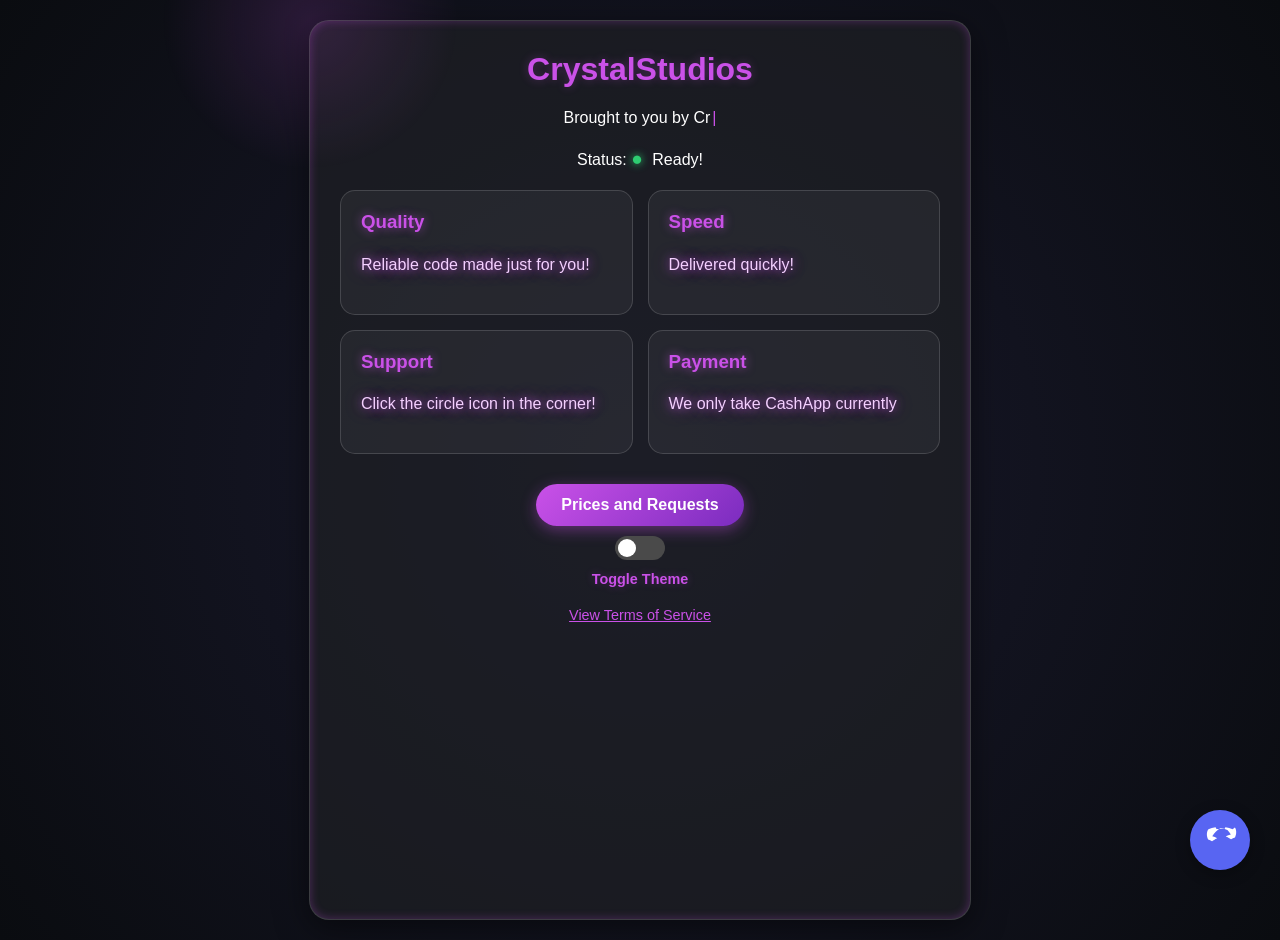
==== index.html @ 43e6fbae "update index.html" ====
<!DOCTYPE html>
<html lang="en">
<head>
    <meta charset="UTF-8">
    <meta name="viewport" content="width=device-width, initial-scale=1.0">
    <title>CrystalStudios | Development</title>
    <link rel="icon" type="image/png" href="favicon.png">
    <link rel="stylesheet" href="style.css">
    <link rel="stylesheet" href="discord.css">
</head>
<body>

<div class="container">
    <header>
        <h1>CrystalStudios</h1>
        <div id="typewriter-text">
            <span class="typed-text"></span>
        </div>
    </header>

    <div id="status-container">
        Status: <span id="status-indicator">●</span> <span id="status-text">Checking availability...</span>
    </div>

    <div class="features">
        <div class="box"><h3>Quality</h3><p>Reliable code made just for you!</p></div>
        <div class="box"><h3>Speed</h3><p>Delivered quickly!</p></div>
        <div class="box"><h3>Support</h3><p>Click the circle icon in the corner!</p></div>
        <div class="box"><h3>Payment</h3><p>We only take CashApp currently</p></div>
    </div>

    <div class="text-center">
        <a href="request.html" class="nav-button">Prices and Requests</a>
    </div>

    <div class="text-center">
        <label class="switch-container">
            <input type="checkbox" id="theme-toggle">
            <span class="slider"></span>
        </label>
        <p class="theme-label">Toggle Theme</p>
    </div>

    <div class="text-center">
        <a href="tos.html" class="tos-link">View Terms of Service</a>
    </div>
    
    <div class="cursor-glow"></div>
    
</div>

<a href="https://discord.gg/kmEa5FRuRU" class="floating-discord" target="_blank" rel="noopener noreferrer">
    <svg viewBox="0 0 24 24">
        <path fill="#ffffff" d="M20.317 4.37a19.791 19.791 0 0 0-4.885-1.515.074.074 0 0 0-.079.037c-.21.375-.444.864-.608 1.25a18.27 18.27 0 0 0-5.487 0 12.64 12.64 0 0 0-.617-1.25.077.077 0 0 0-.079-.037A19.736 19.736 0 0 0 3.677 4.37a.07.07 0 0 0-.041.023C2.557 5.768 2.22 8.65 3.518 11.23a.07.07 0 0 0 .041.033c.895.348 1.764.764 2.613 1.229a.07.07 0 0 0 .085-.011c.545-.446 1.155-.837 1.81-1.165a.07.07 0 0 0 .034-.083.07.07 0 0 0-.03-.042c-1.34-.69-2.02-1.35-2.02-1.35a.07.07 0 0 0-.083.003c-.23.153-.45.312-.66.477a.07.07 0 0 0-.012.115c.66.49 1.34.93 2.05 1.33a.07.07 0 0 0 .093-.016c.72-.45 1.48-.87 2.28-1.25a.07.07 0 0 0 .04-.08.07.07 0 0 0-.03-.035c-1.07-.48-2.18-.89-3.32-1.22a.07.07 0 0 0-.06-.01c.78-1.27 1.6-2.33 2.38-3.08a.07.07 0 0 0 .01-.07A19.5 19.5 0 0 1 12.01 3.5a19.5 19.5 0 0 1 4.7 1.23a.07.07 0 0 0 .01.07c.78.75 1.6 1.81 2.38 3.08a.07.07 0 0 0-.06.01c-1.14.33-2.25.74-3.32 1.22a.07.07 0 0 0-.03.035a.07.07 0 0 0 .04.08c.8.38 1.56.8 2.28 1.25a.07.07 0 0 0 .093.016c.71-.4 1.39-.84 2.05-1.33a.07.07 0 0 0-.012-.115c-.21-.165-.43-.324-.66-.477a.07.07 0 0 0-.083-.003s-.68.66-2.02 1.35a.07.07 0 0 0-.03.042a.07.07 0 0 0 .034.083c.655.328 1.265.719 1.81 1.165a.07.07 0 0 0 .085.011c.849-.465 1.718-.881 2.613-1.229a.07.07 0 0 0 .041-.033c1.298-2.58.961-5.462-.058-6.837a.07.07 0 0 0-.041-.023z"/>
    </svg>
</a>
<script src="script.js">
    // Fade out when clicking links
    document.querySelectorAll('a').forEach(link => {
        link.addEventListener('click', function(e) {
            if (this.getAttribute('href').startsWith('http')) return; // Ignore external links
            e.preventDefault();
            const href = this.getAttribute('href');
            document.body.style.opacity = '0';
            setTimeout(() => {
                window.location.href = href;
            }, 500); // 500ms matches the transition
        });
    });

</script>

</body>
</html>
---- style.css ----
/* --- Root Variables --- */
:root {
    --bg-main: #0a0c10;
    --bg-container: rgba(30, 32, 36, 0.7);
    --accent-light: #ca51e8;
    --accent-glow: rgba(202, 81, 232, 0.3);
    --border-color: rgba(255, 255, 255, 0.15);
    --text-color: #ffffff;
}

/* --- Base Styles --- */
body {
    background: radial-gradient(circle at center, #1a1a2e, #0a0c10);
    color: var(--text-color);
    font-family: 'Segoe UI', Roboto, Helvetica, Arial, sans-serif;
    margin: 0;
    padding: 20px;
    display: flex;
    justify-content: center;
    min-height: 100vh;
}

/* --- Light Theme Overrides --- */
body.light-theme { background: #eef7ff !important; color: #121418 !important; }
body.light-theme .container { background: rgba(255, 255, 255, 0.7) !important; border: 1px solid rgba(139, 59, 160, 0.2) !important; box-shadow: 0 8px 32px 0 rgba(139, 59, 160, 0.1); }
body.light-theme p { color: #334155 !important; }
body.light-theme h1, body.light-theme h3 { color: #8b3ba0 !important; text-shadow: 0 0 5px rgba(139, 59, 160, 0.2); }
body.light-theme .box { background: rgba(219, 234, 254, 0.6) !important; border: 1px solid rgba(191, 219, 254, 0.8) !important; }
body.light-theme .box:hover { box-shadow: 0 0 15px rgba(139, 59, 160, 0.3); border-color: #8b3ba0 !important; }
body.light-theme .theme-label { color: #8b3ba0 !important; text-shadow: 0 0 5px rgba(139, 59, 160, 0.2); }

/* --- Glassy Container --- */
.container {
    background: var(--bg-container) !important;
    backdrop-filter: blur(20px);
    -webkit-backdrop-filter: blur(20px);
    border: 1px solid var(--border-color) !important;
    box-shadow: 0 8px 32px 0 rgba(0, 0, 0, 0.5), inset 0 0 10px var(--accent-glow);
    border-radius: 20px !important;
    padding: 30px;
    max-width: 600px;
    width: 100%;
    animation: float 6s ease-in-out infinite;
}

@keyframes float {
    0% { transform: translateY(0px); }
    50% { transform: translateY(-10px); }
    100% { transform: translateY(0px); }
}

/* --- Typography --- */
header, .text-center { text-align: center; }
h1 { color: var(--accent-light); text-shadow: 0 0 10px var(--accent-glow); margin-top: 0; }
/* This targets all H3s, including those in boxes */
h3 { color: var(--accent-light) !important; text-shadow: 0 0 10px var(--accent-glow); margin-top: 0; }
p { line-height: 1.6; color: #e2e8f0; }

/* --- Status Indicators --- */
#status-container { text-align: center; margin-bottom: 20px; }
#status-indicator { font-size: 1.2em; margin-right: 5px; }
#status-indicator.online { color: #2ecc71; text-shadow: 0 0 8px #2ecc71; }

/* --- Typewriter --- */
#typewriter-text { min-height: 24px; display: flex; justify-content: center; margin-bottom: 15px; }
.typed-text::after { content: '|'; animation: blink 1s infinite; color: var(--accent-light); margin-left: 2px; }
@keyframes blink { 0%, 100% { opacity: 1; } 50% { opacity: 0; } }

/* --- Features Grid --- */
.features { display: grid; grid-template-columns: 1fr 1fr; gap: 15px; margin: 20px 0; }
.box {
    background: rgba(255, 255, 255, 0.05) !important;
    border: 1px solid var(--border-color) !important;
    border-radius: 15px !important;
    padding: 20px;
    transition: 0.3s ease;
}
.box:hover { box-shadow: 0 0 20px var(--accent-glow); border-color: var(--accent-light) !important; transform: translateY(-5px); }

/* --- Toggle Switch & Label --- */
.switch-container { position: relative; display: inline-block; width: 50px; height: 24px; vertical-align: middle; }
#theme-toggle { position: absolute; opacity: 0; cursor: pointer; z-index: 1001; }
.slider { position: absolute; cursor: pointer; top: 0; left: 0; right: 0; bottom: 0; background-color: #4a4a4a; transition: 0.4s; border-radius: 34px; }
.slider:before { position: absolute; content: ""; height: 18px; width: 18px; left: 3px; bottom: 3px; background-color: white; transition: 0.4s; border-radius: 50%; }
#theme-toggle:checked + .slider { background-color: var(--accent-light); }
#theme-toggle:checked + .slider:before { transform: translateX(26px); }
.theme-label { display: block; margin-top: 8px; color: var(--accent-light); font-weight: 600; text-shadow: 0 0 8px var(--accent-glow); font-size: 0.9em; transition: 0.3s; }

/* --- Buttons & Links --- */
.nav-button {
    display: inline-block;
    padding: 12px 25px;
    background: linear-gradient(135deg, #ca51e8, #7b2cbf);
    color: white;
    text-decoration: none;
    border-radius: 50px !important;
    transition: 0.3s;
    font-weight: bold;
    margin: 10px 0;
    box-shadow: 0 4px 15px rgba(202, 81, 232, 0.4);
}
.nav-button:hover { box-shadow: 0 0 25px var(--accent-light); transform: scale(1.05); }
.tos-link { color: var(--accent-light); text-decoration: underline; font-size: 0.9em; }

/* --- Discord Button --- */
.floating-discord {
    position: fixed; bottom: 20px; right: 20px; width: 50px; height: 50px;
    background-color: #5865F2; border-radius: 50%; display: flex;
    justify-content: center; align-items: center; box-shadow: 0 0 15px rgba(88, 101, 242, 0.6);
    z-index: 500; transition: 0.3s;
}
.floating-discord:hover { transform: scale(1.1); box-shadow: 0 0 25px #5865F2; }

/* --- Scrollbar & Cursor --- */
::-webkit-scrollbar { width: 10px; }
::-webkit-scrollbar-track { background: #0a0c10; }
::-webkit-scrollbar-thumb { background: linear-gradient(to bottom, #ca51e8, #7b2cbf); border-radius: 10px; border: 2px solid #0a0c10; }
.cursor-glow {
    position: fixed; top: 0; left: 0; width: 300px; height: 300px;
    background: radial-gradient(circle, rgba(202, 81, 232, 0.15) 0%, transparent 70%);
    pointer-events: none; z-index: -1; transform: translate(-50%, -50%); transition: transform 0.1s ease;
}
/* FORCE COLOR OVERRIDE */
.features .box h3 {
    color: #ca51e8 !important;
    text-shadow: 0 0 10px rgba(202, 81, 232, 0.6) !important;
}
/* --- Glowy, Glassy Text (No Box) --- */
.features .box p {
    color: #f4d0ff !important; /* Brighter, lighter purple */
    text-shadow: 0 0 10px rgba(202, 81, 232, 0.8), 0 0 20px rgba(202, 81, 232, 0.4); /* Stronger glow */
    background: transparent !important; /* Removes the gray box */
    backdrop-filter: none !important;    /* Removes the blur effect */
    border: none !important;             /* Removes the border */
    padding: 0 !important;               /* Removes the extra spacing */
    margin-top: 10px;
}
/* --- Subtle Fade-In Transition --- */
body {
    animation: fadeInAnimation ease 1s;
    animation-iteration-count: 1;
    animation-fill-mode: forwards;
}

@keyframes fadeInAnimation {
    0% { opacity: 0; }
    100% { opacity: 1; }
}
.box {
    opacity: 0;
    animation: fadeInUp 0.8s ease forwards;
}

/* Stagger the boxes */
.box:nth-child(1) { animation-delay: 0.2s; }
.box:nth-child(2) { animation-delay: 0.4s; }
.box:nth-child(3) { animation-delay: 0.6s; }
.box:nth-child(4) { animation-delay: 0.8s; }

@keyframes fadeInUp {
    from { opacity: 0; transform: translateY(20px); }
    to { opacity: 1; transform: translateY(0); }
}
---- discord.css ----
a.floating-discord {
    position: fixed !important;
    bottom: 30px !important;
    right: 30px !important;
    background-color: #5865F2 !important;
    width: 60px !important;
    height: 60px !important;
    border-radius: 50% !important;
    display: flex !important;
    align-items: center !important;
    justify-content: center !important;
    box-shadow: 0 4px 15px rgba(0, 0, 0, 0.3) !important;
    z-index: 9999 !important;
    padding: 0 !important;
    border-style: none !important;
    text-decoration: none !important;
}

a.floating-discord svg {
    display: block !important;
    width: 35px !important; /* Slightly smaller than the button for better look */
    height: 35px !important;
    fill: #ffffff !important; /* Force white */
    pointer-events: none !important;
}

a.floating-discord:hover {
    transform: scale(1.1) rotate(10deg) !important;
    background-color: #4752c4 !important;
}
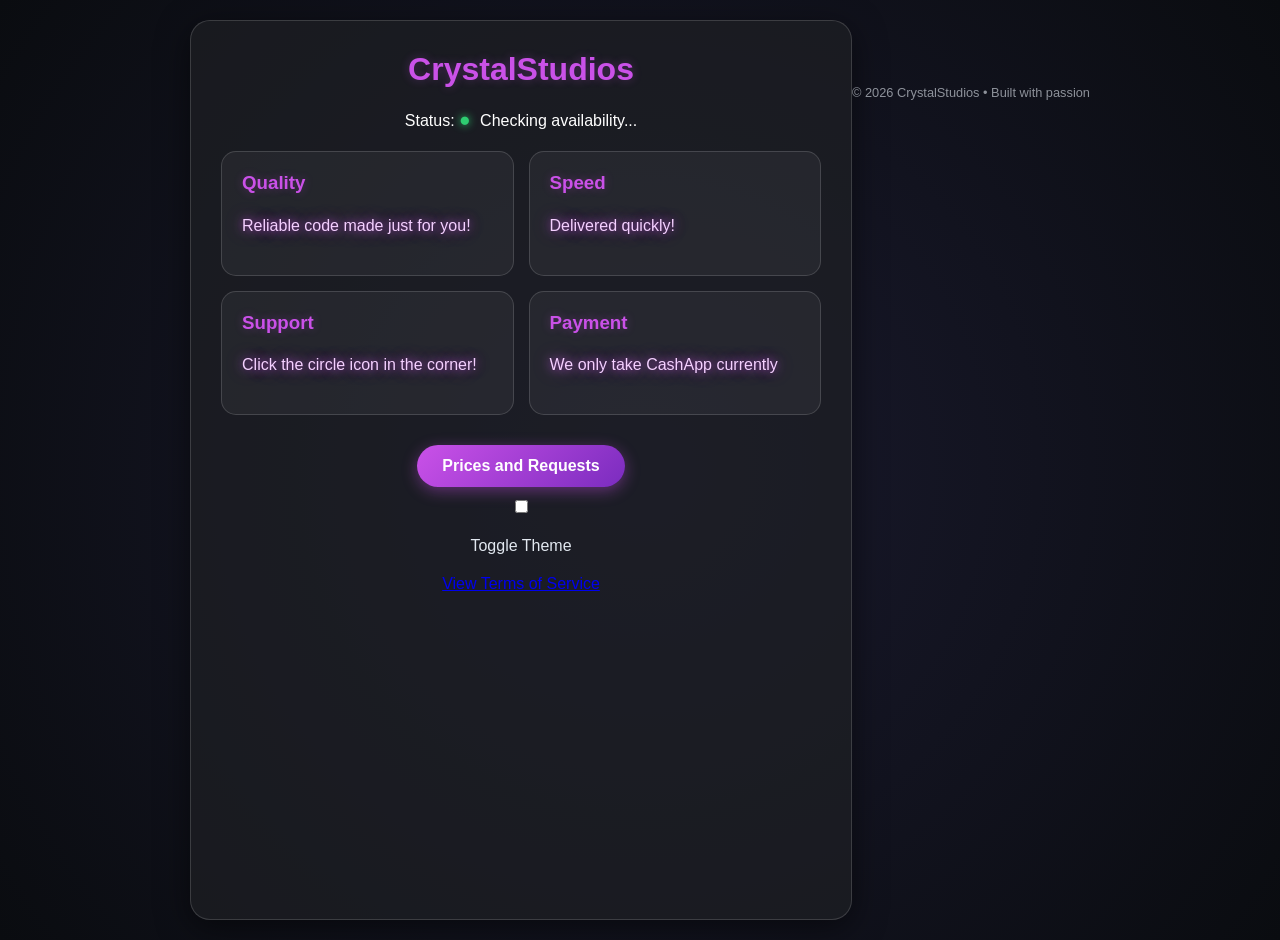
==== commit 0fdc9707: "update index.html" ====
--- a/index.html
+++ b/index.html
@@ -49,27 +49,8 @@
     
 </div>
 
-<a href="https://discord.gg/kmEa5FRuRU" class="floating-discord" target="_blank" rel="noopener noreferrer">
-    <svg viewBox="0 0 24 24">
-        <path fill="#ffffff" d="M20.317 4.37a19.791 19.791 0 0 0-4.885-1.515.074.074 0 0 0-.079.037c-.21.375-.444.864-.608 1.25a18.27 18.27 0 0 0-5.487 0 12.64 12.64 0 0 0-.617-1.25.077.077 0 0 0-.079-.037A19.736 19.736 0 0 0 3.677 4.37a.07.07 0 0 0-.041.023C2.557 5.768 2.22 8.65 3.518 11.23a.07.07 0 0 0 .041.033c.895.348 1.764.764 2.613 1.229a.07.07 0 0 0 .085-.011c.545-.446 1.155-.837 1.81-1.165a.07.07 0 0 0 .034-.083.07.07 0 0 0-.03-.042c-1.34-.69-2.02-1.35-2.02-1.35a.07.07 0 0 0-.083.003c-.23.153-.45.312-.66.477a.07.07 0 0 0-.012.115c.66.49 1.34.93 2.05 1.33a.07.07 0 0 0 .093-.016c.72-.45 1.48-.87 2.28-1.25a.07.07 0 0 0 .04-.08.07.07 0 0 0-.03-.035c-1.07-.48-2.18-.89-3.32-1.22a.07.07 0 0 0-.06-.01c.78-1.27 1.6-2.33 2.38-3.08a.07.07 0 0 0 .01-.07A19.5 19.5 0 0 1 12.01 3.5a19.5 19.5 0 0 1 4.7 1.23a.07.07 0 0 0 .01.07c.78.75 1.6 1.81 2.38 3.08a.07.07 0 0 0-.06.01c-1.14.33-2.25.74-3.32 1.22a.07.07 0 0 0-.03.035a.07.07 0 0 0 .04.08c.8.38 1.56.8 2.28 1.25a.07.07 0 0 0 .093.016c.71-.4 1.39-.84 2.05-1.33a.07.07 0 0 0-.012-.115c-.21-.165-.43-.324-.66-.477a.07.07 0 0 0-.083-.003s-.68.66-2.02 1.35a.07.07 0 0 0-.03.042a.07.07 0 0 0 .034.083c.655.328 1.265.719 1.81 1.165a.07.07 0 0 0 .085.011c.849-.465 1.718-.881 2.613-1.229a.07.07 0 0 0 .041-.033c1.298-2.58.961-5.462-.058-6.837a.07.07 0 0 0-.041-.023z"/>
-    </svg>
-</a>
-<script src="script.js">
-    // Fade out when clicking links
-    document.querySelectorAll('a').forEach(link => {
-        link.addEventListener('click', function(e) {
-            if (this.getAttribute('href').startsWith('http')) return; // Ignore external links
-            e.preventDefault();
-            const href = this.getAttribute('href');
-            document.body.style.opacity = '0';
-            setTimeout(() => {
-                window.location.href = href;
-            }, 500); // 500ms matches the transition
-        });
-    });
+<footer style="text-align: center; margin-top: 50px; font-size: 0.8em; opacity: 0.6; color: white;">
+    <p>© 2026 CrystalStudios • Built with passion</p>
+</footer>
 
-</script>
-
-</body>
-</html>
-
+<a href="
--- a/style.css
+++ b/style.css
@@ -9,6 +9,7 @@
 }
 
 /* --- Base Styles --- */
+html { scroll-behavior: smooth; }
 body {
     background: radial-gradient(circle at center, #1a1a2e, #0a0c10);
     color: var(--text-color);
@@ -18,24 +19,21 @@
     display: flex;
     justify-content: center;
     min-height: 100vh;
+    animation: fadeInAnimation ease 1s forwards;
 }
 
 /* --- Light Theme Overrides --- */
 body.light-theme { background: #eef7ff !important; color: #121418 !important; }
-body.light-theme .container { background: rgba(255, 255, 255, 0.7) !important; border: 1px solid rgba(139, 59, 160, 0.2) !important; box-shadow: 0 8px 32px 0 rgba(139, 59, 160, 0.1); }
+body.light-theme .container { background: rgba(255, 255, 255, 0.7) !important; border: 1px solid rgba(139, 59, 160, 0.2) !important; }
 body.light-theme p { color: #334155 !important; }
-body.light-theme h1, body.light-theme h3 { color: #8b3ba0 !important; text-shadow: 0 0 5px rgba(139, 59, 160, 0.2); }
-body.light-theme .box { background: rgba(219, 234, 254, 0.6) !important; border: 1px solid rgba(191, 219, 254, 0.8) !important; }
-body.light-theme .box:hover { box-shadow: 0 0 15px rgba(139, 59, 160, 0.3); border-color: #8b3ba0 !important; }
-body.light-theme .theme-label { color: #8b3ba0 !important; text-shadow: 0 0 5px rgba(139, 59, 160, 0.2); }
+body.light-theme h1, body.light-theme h3 { color: #8b3ba0 !important; }
 
 /* --- Glassy Container --- */
 .container {
     background: var(--bg-container) !important;
     backdrop-filter: blur(20px);
-    -webkit-backdrop-filter: blur(20px);
     border: 1px solid var(--border-color) !important;
-    box-shadow: 0 8px 32px 0 rgba(0, 0, 0, 0.5), inset 0 0 10px var(--accent-glow);
+    box-shadow: 0 8px 32px 0 rgba(0, 0, 0, 0.5);
     border-radius: 20px !important;
     padding: 30px;
     max-width: 600px;
@@ -43,30 +41,12 @@
     animation: float 6s ease-in-out infinite;
 }
 
-@keyframes float {
-    0% { transform: translateY(0px); }
-    50% { transform: translateY(-10px); }
-    100% { transform: translateY(0px); }
-}
-
 /* --- Typography --- */
 header, .text-center { text-align: center; }
-h1 { color: var(--accent-light); text-shadow: 0 0 10px var(--accent-glow); margin-top: 0; }
-/* This targets all H3s, including those in boxes */
-h3 { color: var(--accent-light) !important; text-shadow: 0 0 10px var(--accent-glow); margin-top: 0; }
+h1, h3 { color: var(--accent-light) !important; text-shadow: 0 0 10px var(--accent-glow); margin-top: 0; }
 p { line-height: 1.6; color: #e2e8f0; }
 
-/* --- Status Indicators --- */
-#status-container { text-align: center; margin-bottom: 20px; }
-#status-indicator { font-size: 1.2em; margin-right: 5px; }
-#status-indicator.online { color: #2ecc71; text-shadow: 0 0 8px #2ecc71; }
-
-/* --- Typewriter --- */
-#typewriter-text { min-height: 24px; display: flex; justify-content: center; margin-bottom: 15px; }
-.typed-text::after { content: '|'; animation: blink 1s infinite; color: var(--accent-light); margin-left: 2px; }
-@keyframes blink { 0%, 100% { opacity: 1; } 50% { opacity: 0; } }
-
-/* --- Features Grid --- */
+/* --- Features Grid & Boxes --- */
 .features { display: grid; grid-template-columns: 1fr 1fr; gap: 15px; margin: 20px 0; }
 .box {
     background: rgba(255, 255, 255, 0.05) !important;
@@ -74,35 +54,35 @@
     border-radius: 15px !important;
     padding: 20px;
     transition: 0.3s ease;
+    opacity: 0;
+    animation: fadeInUp 0.8s ease forwards;
 }
 .box:hover { box-shadow: 0 0 20px var(--accent-glow); border-color: var(--accent-light) !important; transform: translateY(-5px); }
 
-/* --- Toggle Switch & Label --- */
-.switch-container { position: relative; display: inline-block; width: 50px; height: 24px; vertical-align: middle; }
-#theme-toggle { position: absolute; opacity: 0; cursor: pointer; z-index: 1001; }
-.slider { position: absolute; cursor: pointer; top: 0; left: 0; right: 0; bottom: 0; background-color: #4a4a4a; transition: 0.4s; border-radius: 34px; }
-.slider:before { position: absolute; content: ""; height: 18px; width: 18px; left: 3px; bottom: 3px; background-color: white; transition: 0.4s; border-radius: 50%; }
-#theme-toggle:checked + .slider { background-color: var(--accent-light); }
-#theme-toggle:checked + .slider:before { transform: translateX(26px); }
-.theme-label { display: block; margin-top: 8px; color: var(--accent-light); font-weight: 600; text-shadow: 0 0 8px var(--accent-glow); font-size: 0.9em; transition: 0.3s; }
+/* --- Glowy Text Overrides --- */
+.features .box p {
+    color: #f4d0ff !important;
+    text-shadow: 0 0 10px rgba(202, 81, 232, 0.8), 0 0 20px rgba(202, 81, 232, 0.4);
+    background: transparent !important;
+    border: none !important;
+    padding: 0 !important;
+    margin-top: 10px;
+}
+
+/* --- Status & Indicators --- */
+#status-container { text-align: center; margin-bottom: 20px; }
+#status-indicator { font-size: 1.2em; margin-right: 5px; color: #2ecc71; text-shadow: 0 0 8px #2ecc71; }
 
 /* --- Buttons & Links --- */
 .nav-button {
-    display: inline-block;
-    padding: 12px 25px;
+    display: inline-block; padding: 12px 25px;
     background: linear-gradient(135deg, #ca51e8, #7b2cbf);
-    color: white;
-    text-decoration: none;
-    border-radius: 50px !important;
-    transition: 0.3s;
-    font-weight: bold;
-    margin: 10px 0;
+    color: white; text-decoration: none; border-radius: 50px !important;
+    transition: 0.3s; font-weight: bold; margin: 10px 0;
     box-shadow: 0 4px 15px rgba(202, 81, 232, 0.4);
 }
 .nav-button:hover { box-shadow: 0 0 25px var(--accent-light); transform: scale(1.05); }
-.tos-link { color: var(--accent-light); text-decoration: underline; font-size: 0.9em; }
 
-/* --- Discord Button --- */
 .floating-discord {
     position: fixed; bottom: 20px; right: 20px; width: 50px; height: 50px;
     background-color: #5865F2; border-radius: 50%; display: flex;
@@ -111,53 +91,20 @@
 }
 .floating-discord:hover { transform: scale(1.1); box-shadow: 0 0 25px #5865F2; }
 
-/* --- Scrollbar & Cursor --- */
-::-webkit-scrollbar { width: 10px; }
-::-webkit-scrollbar-track { background: #0a0c10; }
-::-webkit-scrollbar-thumb { background: linear-gradient(to bottom, #ca51e8, #7b2cbf); border-radius: 10px; border: 2px solid #0a0c10; }
-.cursor-glow {
-    position: fixed; top: 0; left: 0; width: 300px; height: 300px;
-    background: radial-gradient(circle, rgba(202, 81, 232, 0.15) 0%, transparent 70%);
-    pointer-events: none; z-index: -1; transform: translate(-50%, -50%); transition: transform 0.1s ease;
-}
-/* FORCE COLOR OVERRIDE */
-.features .box h3 {
-    color: #ca51e8 !important;
-    text-shadow: 0 0 10px rgba(202, 81, 232, 0.6) !important;
-}
-/* --- Glowy, Glassy Text (No Box) --- */
-.features .box p {
-    color: #f4d0ff !important; /* Brighter, lighter purple */
-    text-shadow: 0 0 10px rgba(202, 81, 232, 0.8), 0 0 20px rgba(202, 81, 232, 0.4); /* Stronger glow */
-    background: transparent !important; /* Removes the gray box */
-    backdrop-filter: none !important;    /* Removes the blur effect */
-    border: none !important;             /* Removes the border */
-    padding: 0 !important;               /* Removes the extra spacing */
-    margin-top: 10px;
-}
-/* --- Subtle Fade-In Transition --- */
-body {
-    animation: fadeInAnimation ease 1s;
-    animation-iteration-count: 1;
-    animation-fill-mode: forwards;
-}
+/* --- Animations & Scrollbar --- */
+@keyframes float { 0%, 100% { transform: translateY(0px); } 50% { transform: translateY(-10px); } }
+@keyframes fadeInAnimation { from { opacity: 0; } to { opacity: 1; } }
+@keyframes fadeInUp { from { opacity: 0; transform: translateY(20px); } to { opacity: 1; transform: translateY(0); } }
 
-@keyframes fadeInAnimation {
-    0% { opacity: 0; }
-    100% { opacity: 1; }
-}
-.box {
-    opacity: 0;
-    animation: fadeInUp 0.8s ease forwards;
-}
-
-/* Stagger the boxes */
 .box:nth-child(1) { animation-delay: 0.2s; }
 .box:nth-child(2) { animation-delay: 0.4s; }
 .box:nth-child(3) { animation-delay: 0.6s; }
 .box:nth-child(4) { animation-delay: 0.8s; }
 
-@keyframes fadeInUp {
-    from { opacity: 0; transform: translateY(20px); }
-    to { opacity: 1; transform: translateY(0); }
-}
+::-webkit-scrollbar { width: 10px; }
+::-webkit-scrollbar-track { background: #0a0c10; }
+::-webkit-scrollbar-thumb { background: linear-gradient(to bottom, #ca51e8, #7b2cbf); border-radius: 10px; }
+
+/* --- Utilities --- */
+::selection { background: #ca51e8; color: #fff; }
+input:focus, textarea:focus { outline: none; border: 1px solid #ca51e8 !important; box-shadow: 0 0 10px rgba(202, 81, 232, 0.5); background: rgba(255, 255, 255, 0.1) !important; }
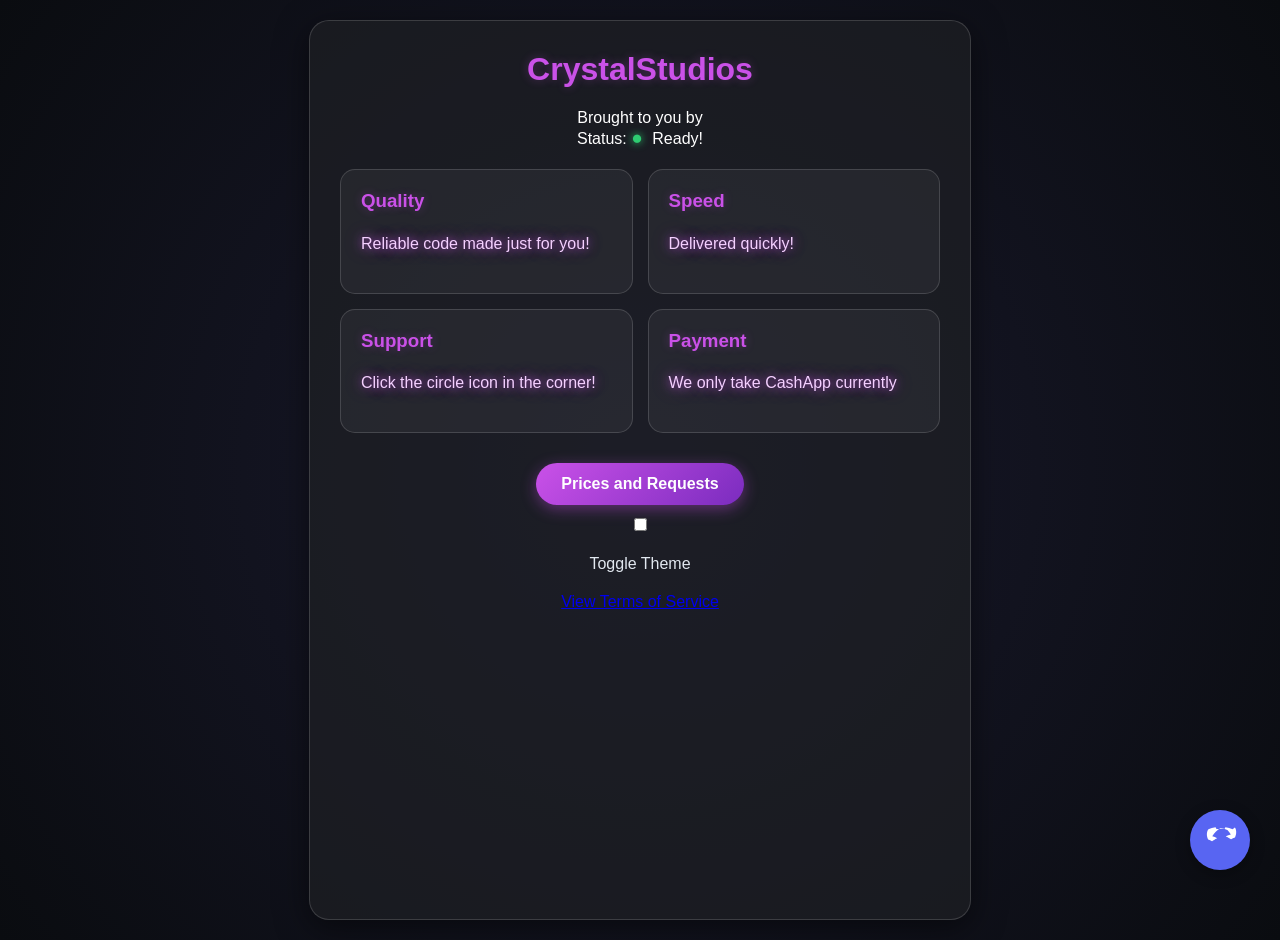
==== commit 9d4fa890: "update" ====
--- a/index.html
+++ b/index.html
@@ -46,11 +46,13 @@
     </div>
     
     <div class="cursor-glow"></div>
-    
 </div>
 
-<footer style="text-align: center; margin-top: 50px; font-size: 0.8em; opacity: 0.6; color: white;">
-    <p>© 2026 CrystalStudios • Built with passion</p>
-</footer>
+<a href="https://discord.gg/kmEa5FRuRU" class="floating-discord" target="_blank" rel="noopener noreferrer">
+    <svg viewBox="0 0 24 24"><path fill="#ffffff" d="M20.317 4.37a19.791 19.791 0 0 0-4.885-1.515.074.074 0 0 0-.079.037c-.21.375-.444.864-.608 1.25a18.27 18.27 0 0 0-5.487 0 12.64 12.64 0 0 0-.617-1.25.077.077 0 0 0-.079-.037A19.736 19.736 0 0 0 3.677 4.37a.07.07 0 0 0-.041.023C2.557 5.768 2.22 8.65 3.518 11.23a.07.07 0 0 0 .041.033c.895.348 1.764.764 2.613 1.229a.07.07 0 0 0 .085-.011c.545-.446 1.155-.837 1.81-1.165a.07.07 0 0 0 .034-.083.07.07 0 0 0-.03-.042c-1.34-.69-2.02-1.35-2.02-1.35a.07.07 0 0 0-.083.003c-.23.153-.45.312-.66.477a.07.07 0 0 0-.012.115c.66.49 1.34.93 2.05 1.33a.07.07 0 0 0 .093-.016c.72-.45 1.48-.87 2.28-1.25a.07.07 0 0 0 .04-.08.07.07 0 0 0-.03-.035c-1.07-.48-2.18-.89-3.32-1.22a.07.07 0 0 0-.06-.01c.78-1.27 1.6-2.33 2.38-3.08a.07.07 0 0 0 .01-.07A19.5 19.5 0 0 1 12.01 3.5a19.5 19.5 0 0 1 4.7 1.23a.07.07 0 0 0 .01.07c.78.75 1.6 1.81 2.38 3.08a.07.07 0 0 0-.06.01c-1.14.33-2.25.74-3.32 1.22a.07.07 0 0 0-.03.035a.07.07 0 0 0 .04.08c.8.38 1.56.8 2.28 1.25a.07.07 0 0 0 .093.016c.71-.4 1.39-.84 2.05-1.33a.07.07 0 0 0-.012-.115c-.21-.165-.43-.324-.66-.477a.07.07 0 0 0-.083-.003s-.68.66-2.02 1.35a.07.07 0 0 0-.03.042a.07.07 0 0 0 .034.083c.655.328 1.265.719 1.81 1.165a.07.07 0 0 0 .085.011c.849-.465 1.718-.881 2.613-1.229a.07.07 0 0 0 .041-.033c1.298-2.58.961-5.462-.058-6.837a.07.07 0 0 0-.041-.023z"/></svg>
+</a>
 
-<a href="
+<script src="script.js"></script>
+</body>
+</html>
+
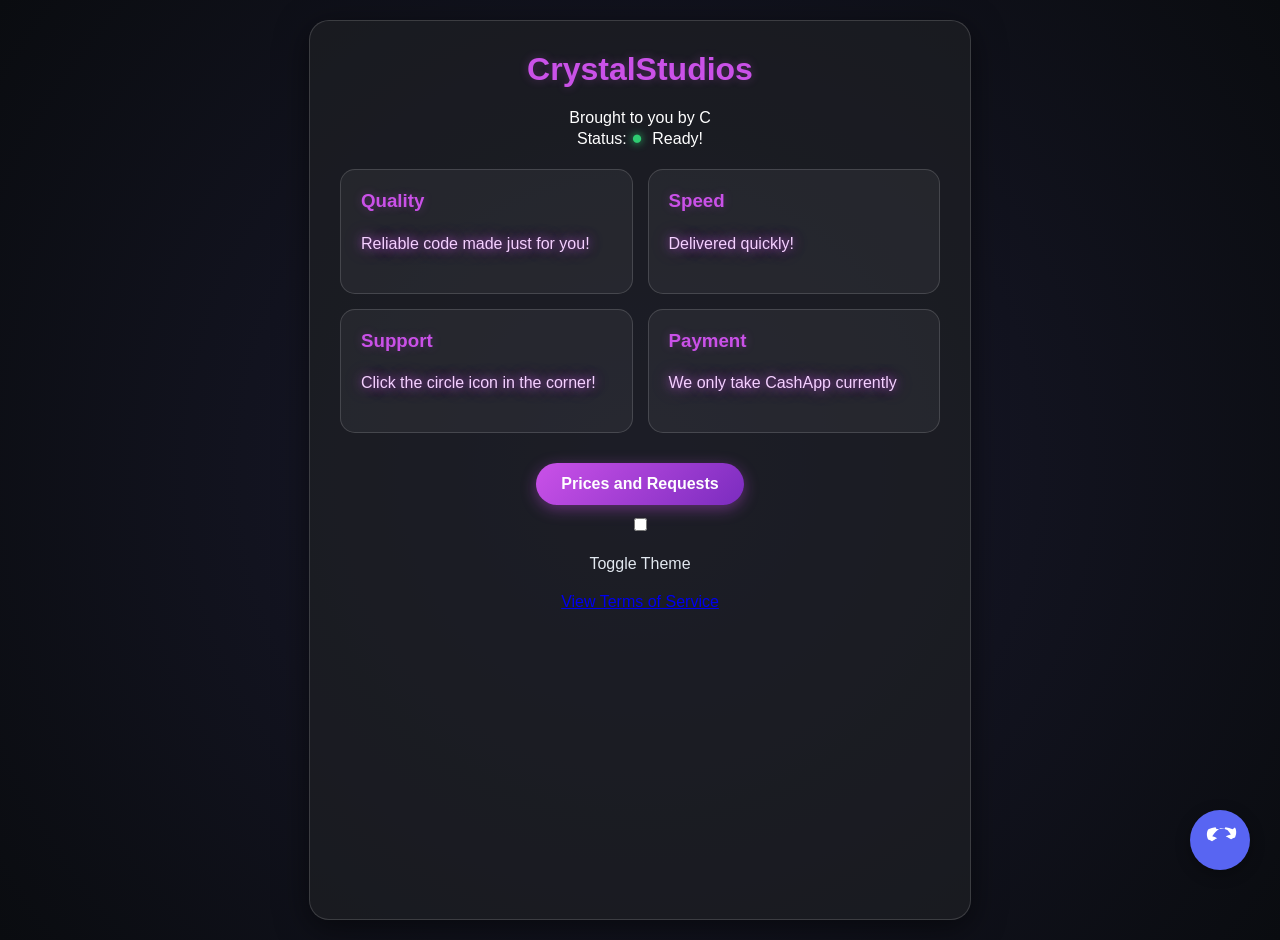
==== commit cdbeef69: "update" ====
--- a/index.html
+++ b/index.html
@@ -54,5 +54,4 @@
 
 <script src="script.js"></script>
 </body>
-</html>
-
+</html>
--- a/style.css
+++ b/style.css
@@ -107,4 +107,4 @@
 
 /* --- Utilities --- */
 ::selection { background: #ca51e8; color: #fff; }
-input:focus, textarea:focus { outline: none; border: 1px solid #ca51e8 !important; box-shadow: 0 0 10px rgba(202, 81, 232, 0.5); background: rgba(255, 255, 255, 0.1) !important; }
+input:focus, textarea:focus { outline: none; border: 1px solid #ca51e8 !important; box-shadow: 0 0 10px rgba(202, 81, 232, 0.5); background: rgba(255, 255, 255, 0.1) !important; }
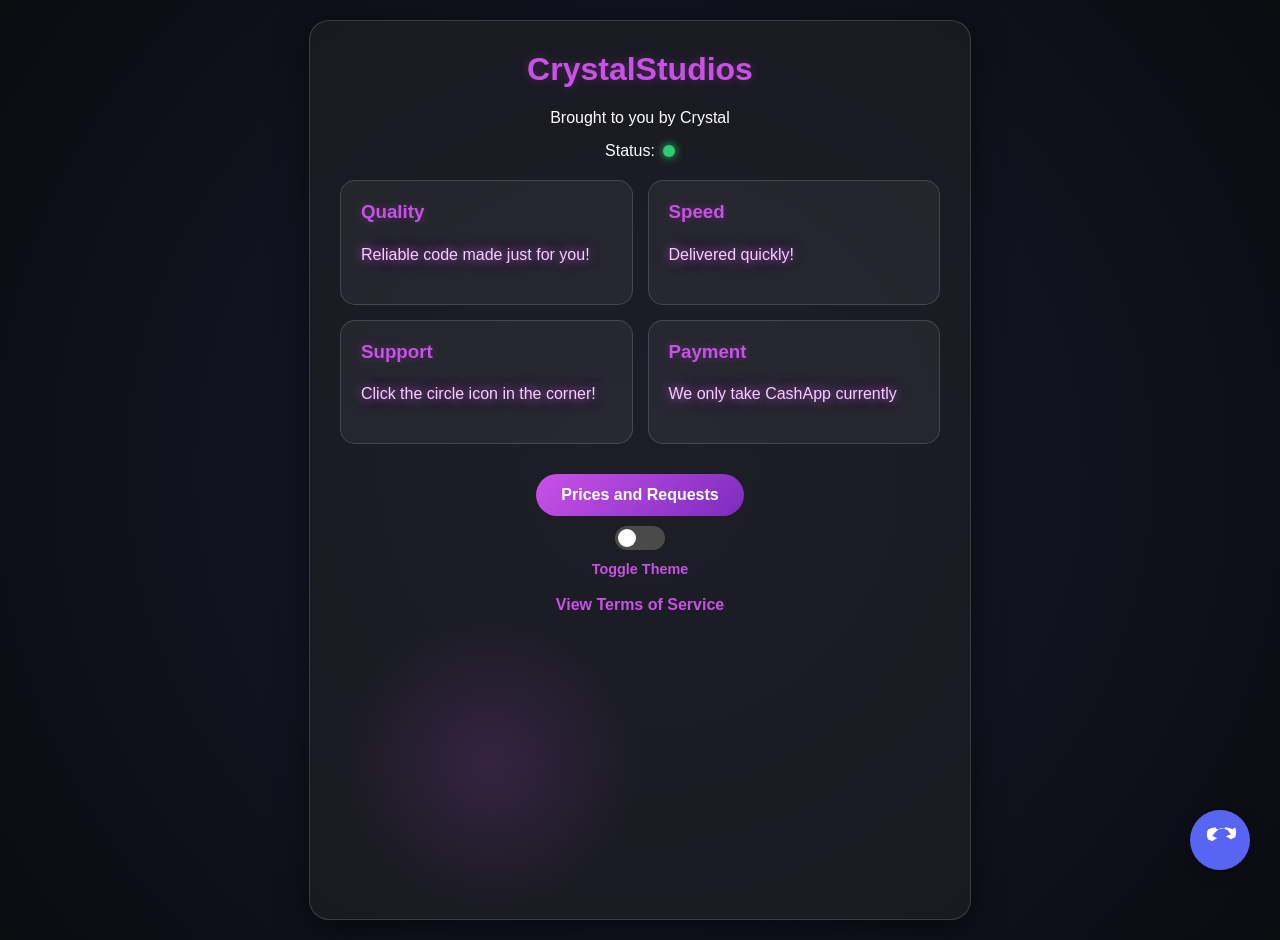
==== commit 78f2f3e3: "update" ====
--- a/index.html
+++ b/index.html
@@ -19,7 +19,7 @@
     </header>
 
     <div id="status-container">
-        Status: <span id="status-indicator">●</span> <span id="status-text">Checking availability...</span>
+        Status: <span id="status-indicator"/span> <span id="status-text">Checking availability...</span>
     </div>
 
     <div class="features">
--- a/style.css
+++ b/style.css
@@ -14,19 +14,12 @@
     background: radial-gradient(circle at center, #1a1a2e, #0a0c10);
     color: var(--text-color);
     font-family: 'Segoe UI', Roboto, Helvetica, Arial, sans-serif;
-    margin: 0;
-    padding: 20px;
-    display: flex;
-    justify-content: center;
+    margin: 0; padding: 20px;
+    display: flex; justify-content: center;
     min-height: 100vh;
     animation: fadeInAnimation ease 1s forwards;
+    transition: background-color 0.4s ease, color 0.4s ease;
 }
-
-/* --- Light Theme Overrides --- */
-body.light-theme { background: #eef7ff !important; color: #121418 !important; }
-body.light-theme .container { background: rgba(255, 255, 255, 0.7) !important; border: 1px solid rgba(139, 59, 160, 0.2) !important; }
-body.light-theme p { color: #334155 !important; }
-body.light-theme h1, body.light-theme h3 { color: #8b3ba0 !important; }
 
 /* --- Glassy Container --- */
 .container {
@@ -39,12 +32,36 @@
     max-width: 600px;
     width: 100%;
     animation: float 6s ease-in-out infinite;
+    transition: background 0.4s ease;
 }
 
 /* --- Typography --- */
 header, .text-center { text-align: center; }
 h1, h3 { color: var(--accent-light) !important; text-shadow: 0 0 10px var(--accent-glow); margin-top: 0; }
 p { line-height: 1.6; color: #e2e8f0; }
+
+/* --- Status Container (Centered) --- */
+#status-container {
+    display: flex !important;
+    justify-content: center !important;
+    align-items: center !important;
+    margin: 15px 0 !important;
+    gap: 8px !important;
+    font-weight: 500;
+}
+
+/* --- Status Dot --- */
+#status-indicator {
+    display: inline-block !important;
+    width: 12px !important;
+    height: 12px !important;
+    border-radius: 50% !important;
+    text-indent: -9999px !important;
+    vertical-align: middle !important;
+    flex-shrink: 0;
+}
+.online { background-color: #2ecc71 !important; box-shadow: 0 0 8px #2ecc71 !important; }
+.offline { background-color: #e74c3c !important; box-shadow: 0 0 8px #e74c3c !important; }
 
 /* --- Features Grid & Boxes --- */
 .features { display: grid; grid-template-columns: 1fr 1fr; gap: 15px; margin: 20px 0; }
@@ -54,35 +71,36 @@
     border-radius: 15px !important;
     padding: 20px;
     transition: 0.3s ease;
-    opacity: 0;
+    opacity: 1 !important;
     animation: fadeInUp 0.8s ease forwards;
 }
 .box:hover { box-shadow: 0 0 20px var(--accent-glow); border-color: var(--accent-light) !important; transform: translateY(-5px); }
 
-/* --- Glowy Text Overrides --- */
+/* --- Glowy Text (Dark Mode Default) --- */
 .features .box p {
     color: #f4d0ff !important;
     text-shadow: 0 0 10px rgba(202, 81, 232, 0.8), 0 0 20px rgba(202, 81, 232, 0.4);
-    background: transparent !important;
-    border: none !important;
-    padding: 0 !important;
-    margin-top: 10px;
 }
 
-/* --- Status & Indicators --- */
-#status-container { text-align: center; margin-bottom: 20px; }
-#status-indicator { font-size: 1.2em; margin-right: 5px; color: #2ecc71; text-shadow: 0 0 8px #2ecc71; }
+/* --- LIGHT MODE OVERRIDES --- */
+body.light-theme { background: #eef7ff !important; color: #121418 !important; }
+body.light-theme .container { background: rgba(255, 255, 255, 0.8) !important; border: 1px solid rgba(139, 59, 160, 0.2) !important; }
+body.light-theme .features .box { 
+    background: rgba(180, 205, 240, 0.7) !important; 
+    border: 1px solid rgba(139, 59, 160, 0.3) !important; 
+}
+body.light-theme p { color: #334155 !important; }
+body.light-theme h1, body.light-theme h3 { color: #8b3ba0 !important; text-shadow: none !important; }
+body.light-theme .features .box p { color: #334155 !important; text-shadow: none !important; }
 
-/* --- Buttons & Links --- */
+/* --- Components --- */
 .nav-button {
     display: inline-block; padding: 12px 25px;
     background: linear-gradient(135deg, #ca51e8, #7b2cbf);
     color: white; text-decoration: none; border-radius: 50px !important;
     transition: 0.3s; font-weight: bold; margin: 10px 0;
-    box-shadow: 0 4px 15px rgba(202, 81, 232, 0.4);
 }
-.nav-button:hover { box-shadow: 0 0 25px var(--accent-light); transform: scale(1.05); }
-
+.tos-link { color: var(--accent-light) !important; text-decoration: none; font-weight: 600; }
 .floating-discord {
     position: fixed; bottom: 20px; right: 20px; width: 50px; height: 50px;
     background-color: #5865F2; border-radius: 50%; display: flex;
@@ -91,20 +109,21 @@
 }
 .floating-discord:hover { transform: scale(1.1); box-shadow: 0 0 25px #5865F2; }
 
+/* --- Switch Styling --- */
+.switch-container { position: relative; display: inline-block; width: 50px; height: 24px; vertical-align: middle; }
+#theme-toggle { opacity: 0; width: 0; height: 0; }
+.slider { position: absolute; cursor: pointer; top: 0; left: 0; right: 0; bottom: 0; background-color: #4a4a4a; transition: 0.4s; border-radius: 34px; }
+.slider:before { position: absolute; content: ""; height: 18px; width: 18px; left: 3px; bottom: 3px; background-color: white; transition: 0.4s; border-radius: 50%; }
+#theme-toggle:checked + .slider { background-color: var(--accent-light); }
+#theme-toggle:checked + .slider:before { transform: translateX(26px); }
+.theme-label { display: block; margin-top: 8px; color: var(--accent-light); font-weight: 600; font-size: 0.9em; }
+
 /* --- Animations & Scrollbar --- */
 @keyframes float { 0%, 100% { transform: translateY(0px); } 50% { transform: translateY(-10px); } }
+@keyframes fadeInUp { from { opacity: 0; transform: translateY(20px); } to { opacity: 1; transform: translateY(0); } }
 @keyframes fadeInAnimation { from { opacity: 0; } to { opacity: 1; } }
-@keyframes fadeInUp { from { opacity: 0; transform: translateY(20px); } to { opacity: 1; transform: translateY(0); } }
-
-.box:nth-child(1) { animation-delay: 0.2s; }
-.box:nth-child(2) { animation-delay: 0.4s; }
-.box:nth-child(3) { animation-delay: 0.6s; }
-.box:nth-child(4) { animation-delay: 0.8s; }
-
+.cursor-glow { position: fixed; pointer-events: none; width: 300px; height: 300px; background: radial-gradient(circle, rgba(202, 81, 232, 0.15), transparent 70%); z-index: -1; }
 ::-webkit-scrollbar { width: 10px; }
 ::-webkit-scrollbar-track { background: #0a0c10; }
 ::-webkit-scrollbar-thumb { background: linear-gradient(to bottom, #ca51e8, #7b2cbf); border-radius: 10px; }
-
-/* --- Utilities --- */
 ::selection { background: #ca51e8; color: #fff; }
-input:focus, textarea:focus { outline: none; border: 1px solid #ca51e8 !important; box-shadow: 0 0 10px rgba(202, 81, 232, 0.5); background: rgba(255, 255, 255, 0.1) !important; }
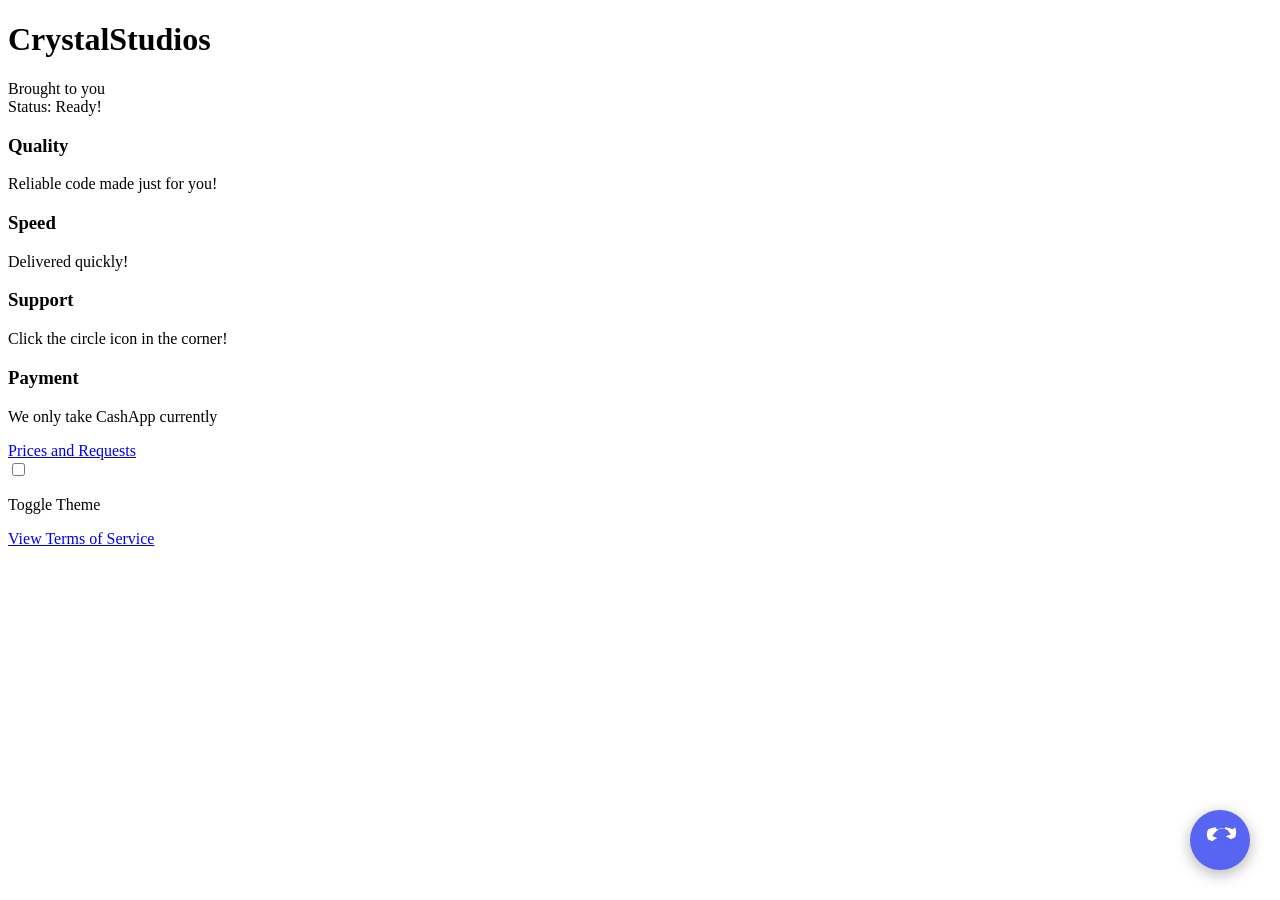
==== commit 4817e3d1: "update" ====
--- a/index.html
+++ b/index.html
@@ -5,7 +5,9 @@
     <meta name="viewport" content="width=device-width, initial-scale=1.0">
     <title>CrystalStudios | Development</title>
     <link rel="icon" type="image/png" href="favicon.png">
-    <link rel="stylesheet" href="style.css">
+    
+    <link rel="stylesheet" href="dark.css" id="theme-stylesheet">
+    
     <link rel="stylesheet" href="discord.css">
 </head>
 <body>
@@ -19,7 +21,7 @@
     </header>
 
     <div id="status-container">
-        Status: <span id="status-indicator"/span> <span id="status-text">Checking availability...</span>
+        Status: <span id="status-indicator"></span> <span id="status-text">Checking availability...</span>
     </div>
 
     <div class="features">
@@ -54,4 +56,4 @@
 
 <script src="script.js"></script>
 </body>
-</html>+</html>
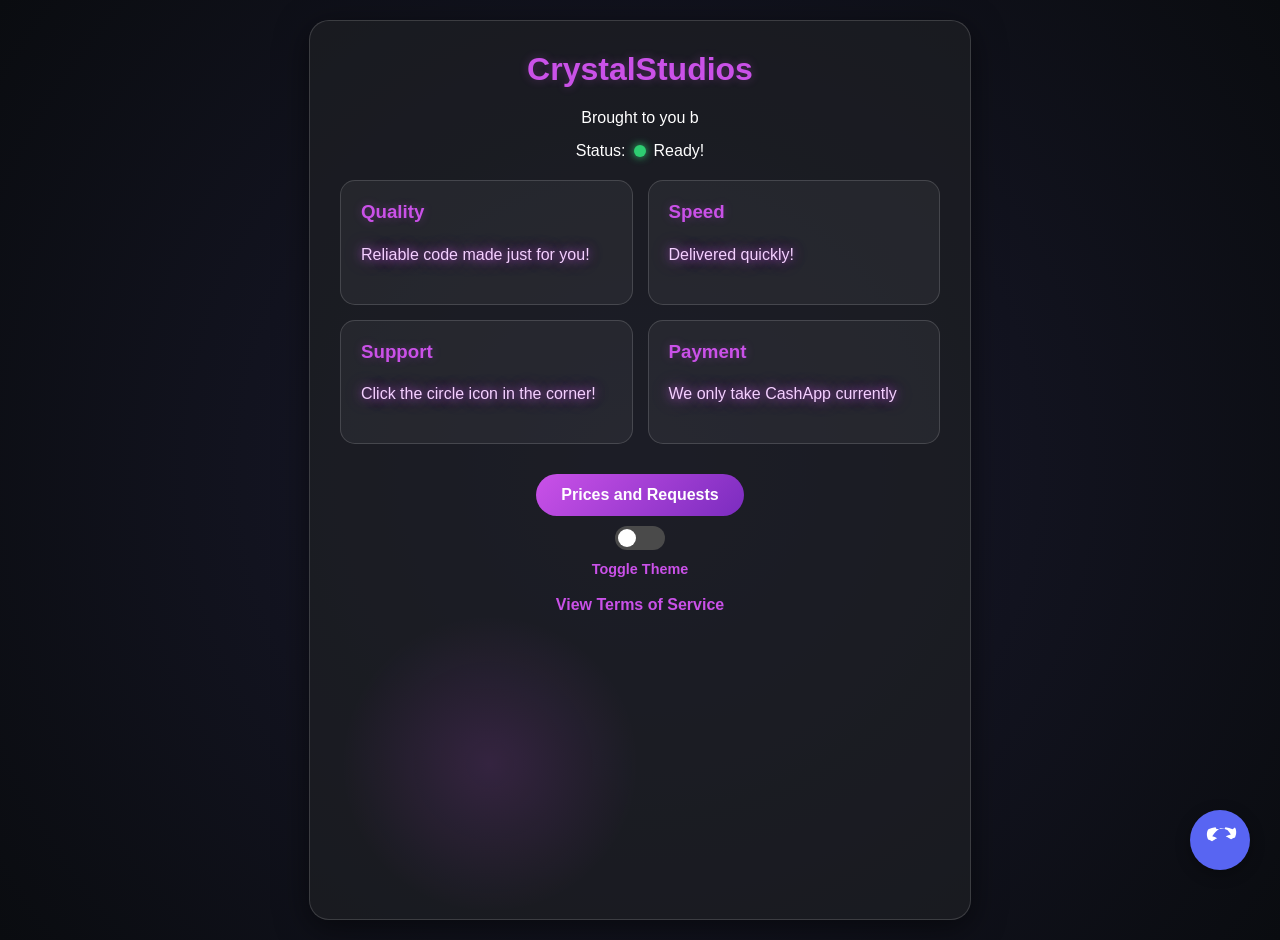
==== commit 91eb2e05: "update index.html" ====
--- a/index.html
+++ b/index.html
@@ -6,9 +6,18 @@
     <title>CrystalStudios | Development</title>
     <link rel="icon" type="image/png" href="favicon.png">
     
-    <link rel="stylesheet" href="dark.css" id="theme-stylesheet">
+    <!-- Theme Persistence Script: Replaces the hardcoded link tag -->
+    <script>
+        const savedTheme = localStorage.getItem('theme') || 'dark';
+        document.write('<link rel="stylesheet" href="' + (savedTheme === 'light' ? 'light.css' : 'dark.css') + '" id="theme-stylesheet">');
+    </script>
     
     <link rel="stylesheet" href="discord.css">
+    
+    <style>
+        /* Fade transition for page loads */
+        body { transition: opacity 0.5s ease; }
+    </style>
 </head>
 <body>
 
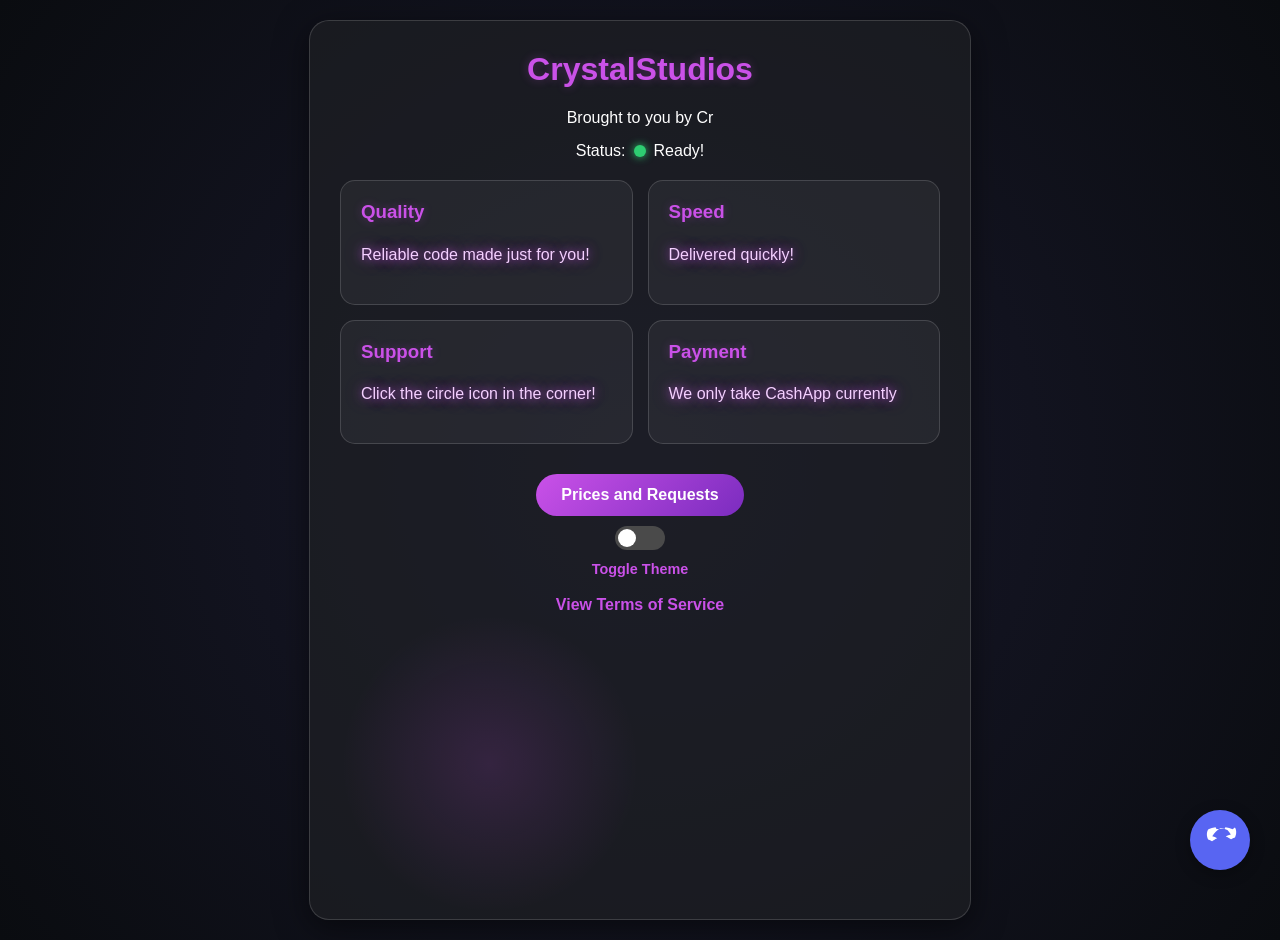
==== commit fa49d1f6: "update" ====
--- a/index.html
+++ b/index.html
@@ -5,22 +5,16 @@
     <meta name="viewport" content="width=device-width, initial-scale=1.0">
     <title>CrystalStudios | Development</title>
     <link rel="icon" type="image/png" href="favicon.png">
-    
-    <!-- Theme Persistence Script: Replaces the hardcoded link tag -->
     <script>
         const savedTheme = localStorage.getItem('theme') || 'dark';
         document.write('<link rel="stylesheet" href="' + (savedTheme === 'light' ? 'light.css' : 'dark.css') + '" id="theme-stylesheet">');
     </script>
-    
     <link rel="stylesheet" href="discord.css">
-    
     <style>
-        /* Fade transition for page loads */
         body { transition: opacity 0.5s ease; }
     </style>
 </head>
 <body>
-
 <div class="container">
     <header>
         <h1>CrystalStudios</h1>
@@ -28,22 +22,18 @@
             <span class="typed-text"></span>
         </div>
     </header>
-
     <div id="status-container">
         Status: <span id="status-indicator"></span> <span id="status-text">Checking availability...</span>
     </div>
-
     <div class="features">
         <div class="box"><h3>Quality</h3><p>Reliable code made just for you!</p></div>
         <div class="box"><h3>Speed</h3><p>Delivered quickly!</p></div>
         <div class="box"><h3>Support</h3><p>Click the circle icon in the corner!</p></div>
         <div class="box"><h3>Payment</h3><p>We only take CashApp currently</p></div>
     </div>
-
     <div class="text-center">
         <a href="request.html" class="nav-button">Prices and Requests</a>
     </div>
-
     <div class="text-center">
         <label class="switch-container">
             <input type="checkbox" id="theme-toggle">
@@ -51,18 +41,14 @@
         </label>
         <p class="theme-label">Toggle Theme</p>
     </div>
-
     <div class="text-center">
         <a href="tos.html" class="tos-link">View Terms of Service</a>
     </div>
-    
     <div class="cursor-glow"></div>
 </div>
-
 <a href="https://discord.gg/kmEa5FRuRU" class="floating-discord" target="_blank" rel="noopener noreferrer">
     <svg viewBox="0 0 24 24"><path fill="#ffffff" d="M20.317 4.37a19.791 19.791 0 0 0-4.885-1.515.074.074 0 0 0-.079.037c-.21.375-.444.864-.608 1.25a18.27 18.27 0 0 0-5.487 0 12.64 12.64 0 0 0-.617-1.25.077.077 0 0 0-.079-.037A19.736 19.736 0 0 0 3.677 4.37a.07.07 0 0 0-.041.023C2.557 5.768 2.22 8.65 3.518 11.23a.07.07 0 0 0 .041.033c.895.348 1.764.764 2.613 1.229a.07.07 0 0 0 .085-.011c.545-.446 1.155-.837 1.81-1.165a.07.07 0 0 0 .034-.083.07.07 0 0 0-.03-.042c-1.34-.69-2.02-1.35-2.02-1.35a.07.07 0 0 0-.083.003c-.23.153-.45.312-.66.477a.07.07 0 0 0-.012.115c.66.49 1.34.93 2.05 1.33a.07.07 0 0 0 .093-.016c.72-.45 1.48-.87 2.28-1.25a.07.07 0 0 0 .04-.08.07.07 0 0 0-.03-.035c-1.07-.48-2.18-.89-3.32-1.22a.07.07 0 0 0-.06-.01c.78-1.27 1.6-2.33 2.38-3.08a.07.07 0 0 0 .01-.07A19.5 19.5 0 0 1 12.01 3.5a19.5 19.5 0 0 1 4.7 1.23a.07.07 0 0 0 .01.07c.78.75 1.6 1.81 2.38 3.08a.07.07 0 0 0-.06.01c-1.14.33-2.25.74-3.32 1.22a.07.07 0 0 0-.03.035a.07.07 0 0 0 .04.08c.8.38 1.56.8 2.28 1.25a.07.07 0 0 0 .093.016c.71-.4 1.39-.84 2.05-1.33a.07.07 0 0 0-.012-.115c-.21-.165-.43-.324-.66-.477a.07.07 0 0 0-.083-.003s-.68.66-2.02 1.35a.07.07 0 0 0-.03.042a.07.07 0 0 0 .034.083c.655.328 1.265.719 1.81 1.165a.07.07 0 0 0 .085.011c.849-.465 1.718-.881 2.613-1.229a.07.07 0 0 0 .041-.033c1.298-2.58.961-5.462-.058-6.837a.07.07 0 0 0-.041-.023z"/></svg>
 </a>
-
 <script src="script.js"></script>
 </body>
 </html>
--- a/discord.css
+++ b/discord.css
@@ -15,15 +15,13 @@
     border-style: none !important;
     text-decoration: none !important;
 }
-
 a.floating-discord svg {
     display: block !important;
-    width: 35px !important; /* Slightly smaller than the button for better look */
+    width: 35px !important;
     height: 35px !important;
-    fill: #ffffff !important; /* Force white */
+    fill: #ffffff !important;
     pointer-events: none !important;
 }
-
 a.floating-discord:hover {
     transform: scale(1.1) rotate(10deg) !important;
     background-color: #4752c4 !important;
